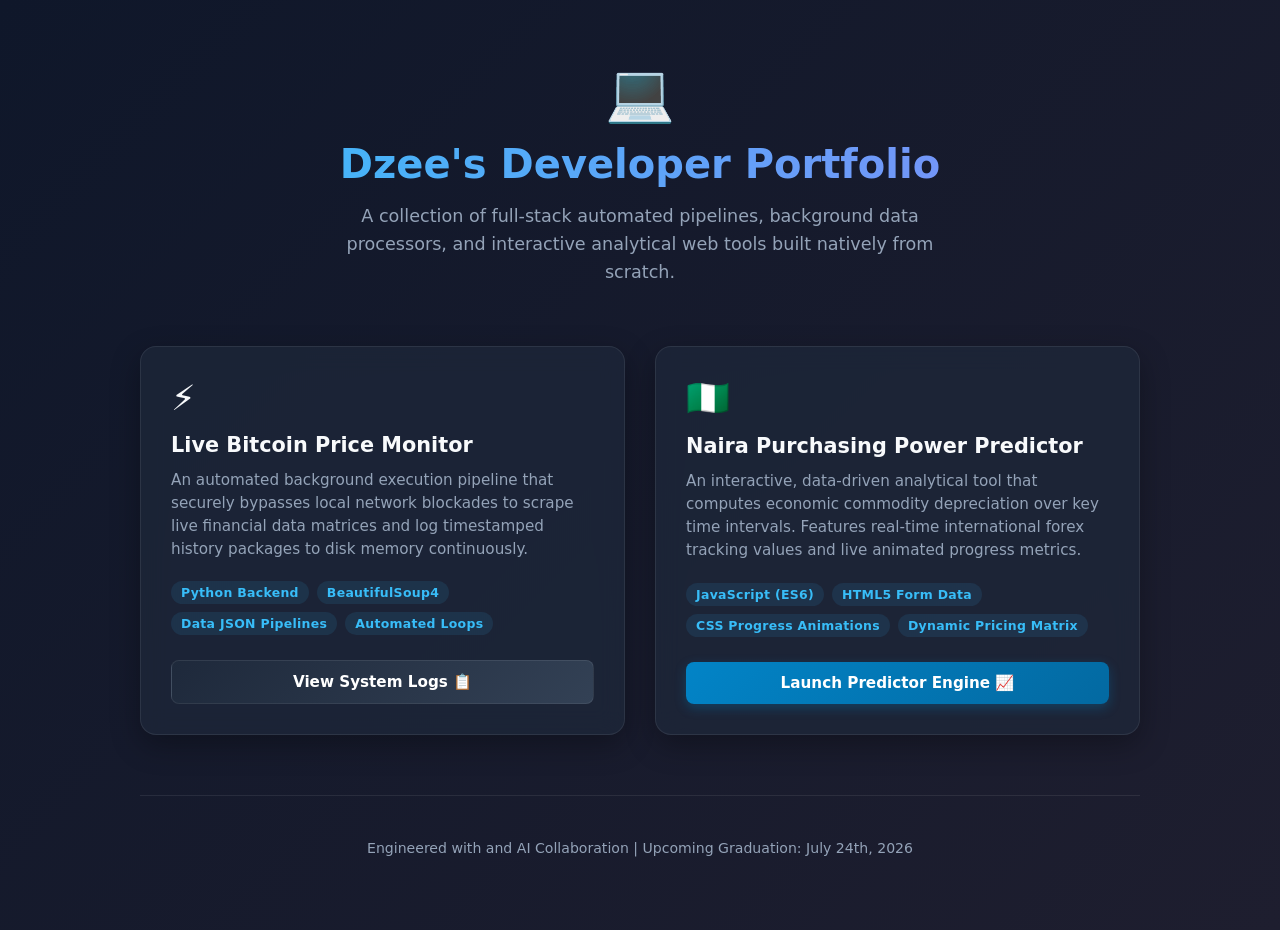
==== index.html @ 6182c1d1 "Add files via upload" ====
<!DOCTYPE html>
<html lang="en">
<head>
    <meta charset="UTF-8">
    <meta name="viewport" content="width=device-width, initial-scale=1.0">
    <title>My Software Engineering Portfolio</title>
    <link rel="stylesheet" href="style.css">
</head>
<body>
    <div class="portfolio-container">
        <!-- Developer Profile Presentation Header Card -->
        <header class="profile-header">
            <div class="avatar-logo">💻</div>
            <h1>Dzee's Developer Portfolio</h1>
            <p>A collection of full-stack automated pipelines, background data processors, and interactive analytical web tools built natively from scratch.</p>
        </header>

        <!-- Dynamic Responsive Projects Showcase Grid Layout -->
        <div class="projects-grid" style="grid-template-columns: repeat(auto-fit, minmax(340px, 1fr));">
            
                        <!-- CARD 1: BITCOIN LIVE REAL-TIME MONITOR -->
            <div class="project-card">
                <div class="card-icon">⚡</div>
                <h3>Live Bitcoin Price Monitor</h3>
                <p>An automated background execution pipeline that securely bypasses local network blockades to scrape live financial data matrices and log timestamped history packages to disk memory continuously.</p>
                <div class="tech-stack">
                    <span>Python Backend</span> <span>BeautifulSoup4</span> <span>Data JSON Pipelines</span> <span>Automated Loops</span>
                </div>
                <!-- Add this link button below to complete the alignment balance -->
                <a href="crypto_log.txt" class="launch-btn" style="background: linear-gradient(135deg, #1e293b 0%, #334155 100%); border: 1px solid var(--border-glow); box-shadow: none;">View System Logs 📋</a>
            </div>


            <!-- CARD 2: NAIRA PURCHASING POWER CALCULATOR ENGINE -->
            <div class="project-card">
                <div class="card-icon">🇳🇬</div>
                <h3>Naira Purchasing Power Predictor</h3>
                <p>An interactive, data-driven analytical tool that computes economic commodity depreciation over key time intervals. Features real-time international forex tracking values and live animated progress metrics.</p>
                <div class="tech-stack">
                    <span>JavaScript (ES6)</span> <span>HTML5 Form Data</span> <span>CSS Progress Animations</span> <span>Dynamic Pricing Matrix</span>
                </div>
                <a href="Naira Predictor/index.html" class="launch-btn">Launch Predictor Engine 📈</a>
            </div>

        </div>

        <footer>
            <p>Engineered with and AI Collaboration | Upcoming Graduation: July 24th, 2026</p>
        </footer>
    </div>
</body>
</html>
---- style.css ----
:root {
    --bg-gradient: linear-gradient(135deg, #0f172a 0%, #1e1e2f 100%);
    --card-bg: rgba(30, 41, 59, 0.7);
    --accent-blue: #38bdf8;
    --text-white: #f8fafc;
    --text-muted: #94a3b8;
    --border-glow: rgba(255, 255, 255, 0.08);
}

body {
    font-family: 'Segoe UI', system-ui, -apple-system, sans-serif;
    background: var(--bg-gradient);
    color: var(--text-white);
    margin: 0;
    padding: 60px 20px;
    min-height: 100vh;
    display: flex;
    justify-content: center;
    box-sizing: border-box;
}

.portfolio-container {
    max-width: 1000px;
    width: 100%;
}

.profile-header {
    text-align: center;
    margin-bottom: 60px;
}

.avatar-logo {
    font-size: 3.5rem;
    margin-bottom: 15px;
    animation: float 3s ease-in-out infinite;
}

@keyframes float {
    0%, 100% { transform: translateY(0); }
    50% { transform: translateY(-10px); }
}

.profile-header h1 {
    font-size: 2.5rem;
    margin: 0 0 15px 0;
    background: linear-gradient(90deg, #38bdf8, #818cf8);
    -webkit-background-clip: text;
        background: linear-gradient(90deg, #38bdf8, #818cf8);
    -webkit-background-clip: text;
    background-clip: text; /* Add this standard line to clear the warning */
    -webkit-text-fill-color: transparent;
    -webkit-text-fill-color: transparent;
}

.profile-header p {
    color: var(--text-muted);
    font-size: 1.1rem;
    max-width: 650px;
    margin: 0 auto;
    line-height: 1.6;
}

/* Projects Card Matrix Layout */
.projects-grid {
    display: grid;
    grid-template-columns: repeat(auto-fit, minmax(300px, 1fr));
    gap: 30px;
    margin-bottom: 60px;
}

.project-card {
    background: var(--card-bg);
    border: 1px solid var(--border-glow);
    border-radius: 16px;
    padding: 30px;
    display: flex;
    flex-direction: column;
    box-shadow: 0 10px 30px rgba(0,0,0,0.3);
    backdrop-filter: blur(12px);
    transition: transform 0.3s, border-color 0.3s;
}

.project-card:hover {
    transform: translateY(-5px);
    border-color: rgba(56, 189, 248, 0.4);
}

.card-icon {
    font-size: 2.2rem;
    margin-bottom: 15px;
}

.project-card h3 {
    margin: 0 0 12px 0;
    font-size: 1.3rem;
    color: var(--text-white);
}

.project-card p {
    color: var(--text-muted);
    font-size: 0.95rem;
    line-height: 1.5;
    margin: 0 0 20px 0;
    flex-grow: 1; /* Pushes the button to the bottom evenly */
}

/* Tech Badges Container Layout */
.tech-stack {
    display: flex;
    flex-wrap: wrap;
    gap: 8px;
    margin-bottom: 25px;
}

.tech-stack span {
    background-color: rgba(56, 189, 248, 0.1);
    color: var(--accent-blue);
    padding: 4px 10px;
    border-radius: 50px;
    font-size: 0.78rem;
    font-weight: 600;
    letter-spacing: 0.3px;
}

/* Interactive Launch Action Button Control Rules */
.launch-btn {
    display: inline-block;
    background: linear-gradient(135deg, #0284c7 0%, #0369a1 100%);
    color: white;
    text-decoration: none;
    text-align: center;
    padding: 12px;
    border-radius: 8px;
    font-weight: 600;
    font-size: 0.95rem;
    transition: opacity 0.2s, transform 0.1s;
    box-shadow: 0 4px 12px rgba(2, 132, 199, 0.3);
}

.launch-btn:hover {
    opacity: 0.9;
}

.launch-btn:active {
    transform: scale(0.98);
}

footer {
    text-align: center;
    color: var(--text-muted);
    font-size: 0.88rem;
    border-top: 1px solid var(--border-glow);
    padding-top: 30px;
}
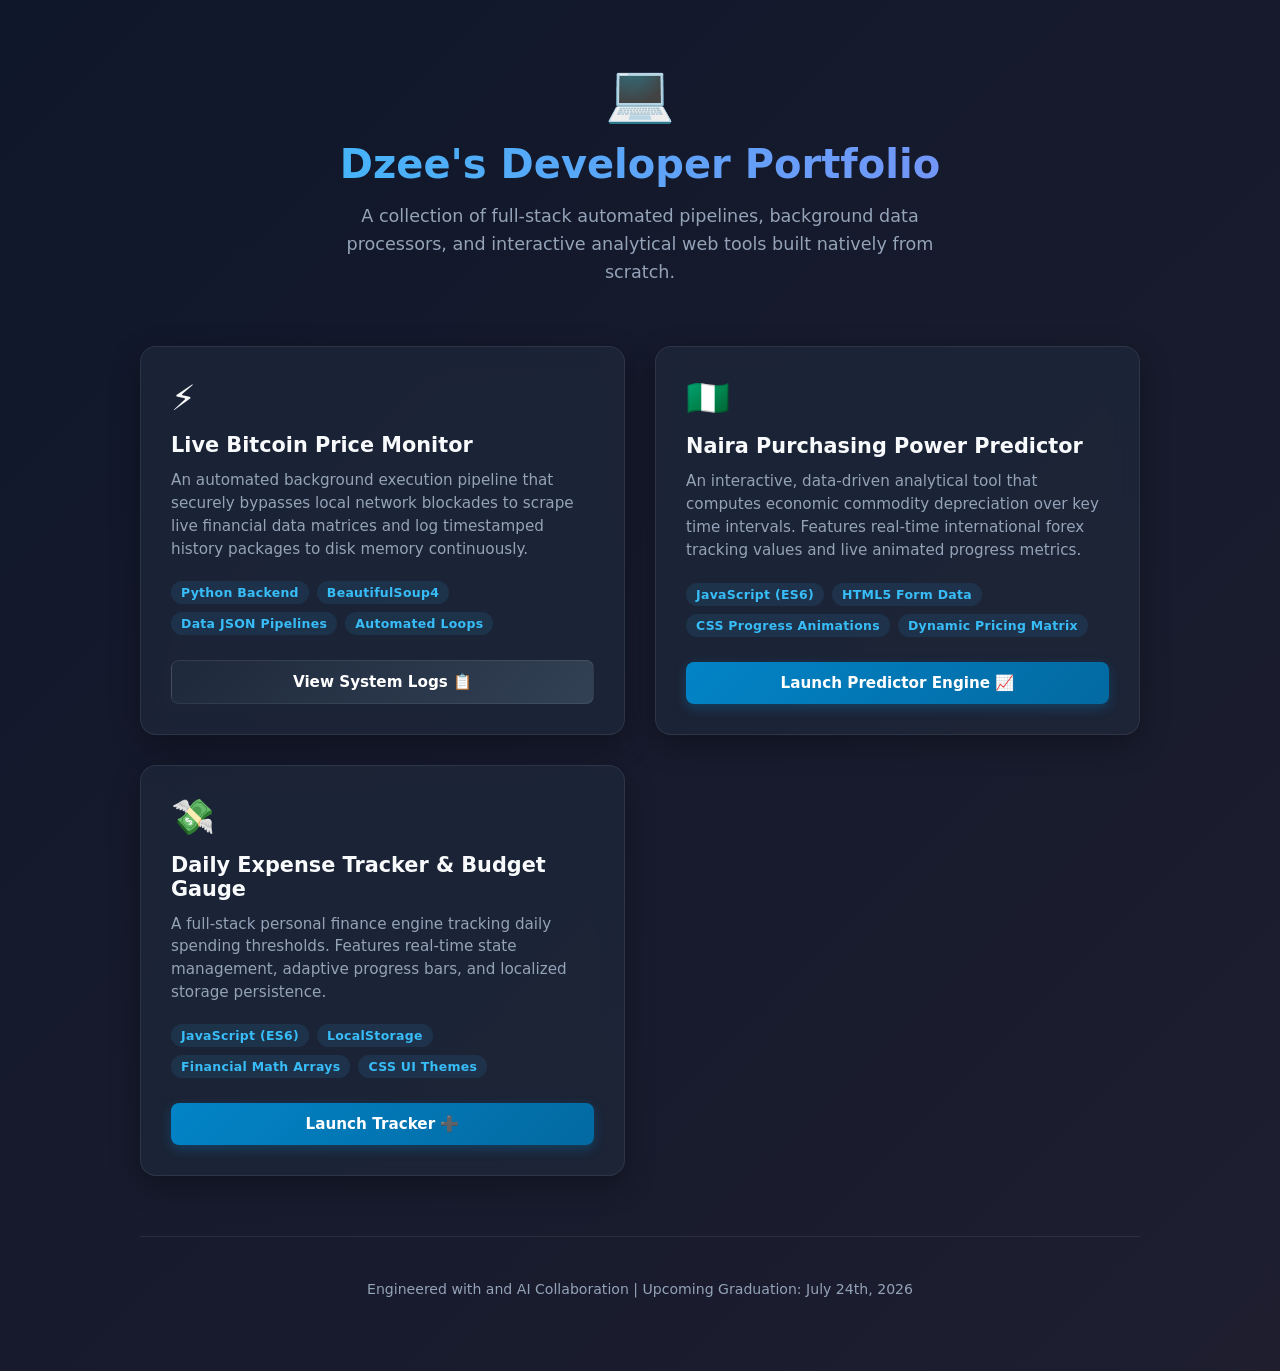
==== commit 5f7a05f8: "Add files via upload" ====
--- a/index.html
+++ b/index.html
@@ -41,6 +41,17 @@
                 </div>
                 <a href="Naira Predictor/index.html" class="launch-btn">Launch Predictor Engine 📈</a>
             </div>
+            
+            <!-- CARD 3: REAL-TIME DAILY EXPENSE TRACKER -->
+            <div class="project-card">
+                <div class="card-icon">💸</div>
+                <h3>Daily Expense Tracker & Budget Gauge</h3>
+                <p>A full-stack personal finance engine tracking daily spending thresholds. Features real-time state management, adaptive progress bars, and localized storage persistence.</p>
+                <div class="tech-stack">
+                    <span>JavaScript (ES6)</span> <span>LocalStorage</span> <span>Financial Math Arrays</span> <span>CSS UI Themes</span>
+                </div>
+                <a href="Expense Tracker/index.html" class="launch-btn" style="background: linear-gradient(135deg, #0284c7 0%, #0369a1 100%);">Launch Tracker ➕</a>
+            </div>
 
         </div>
 
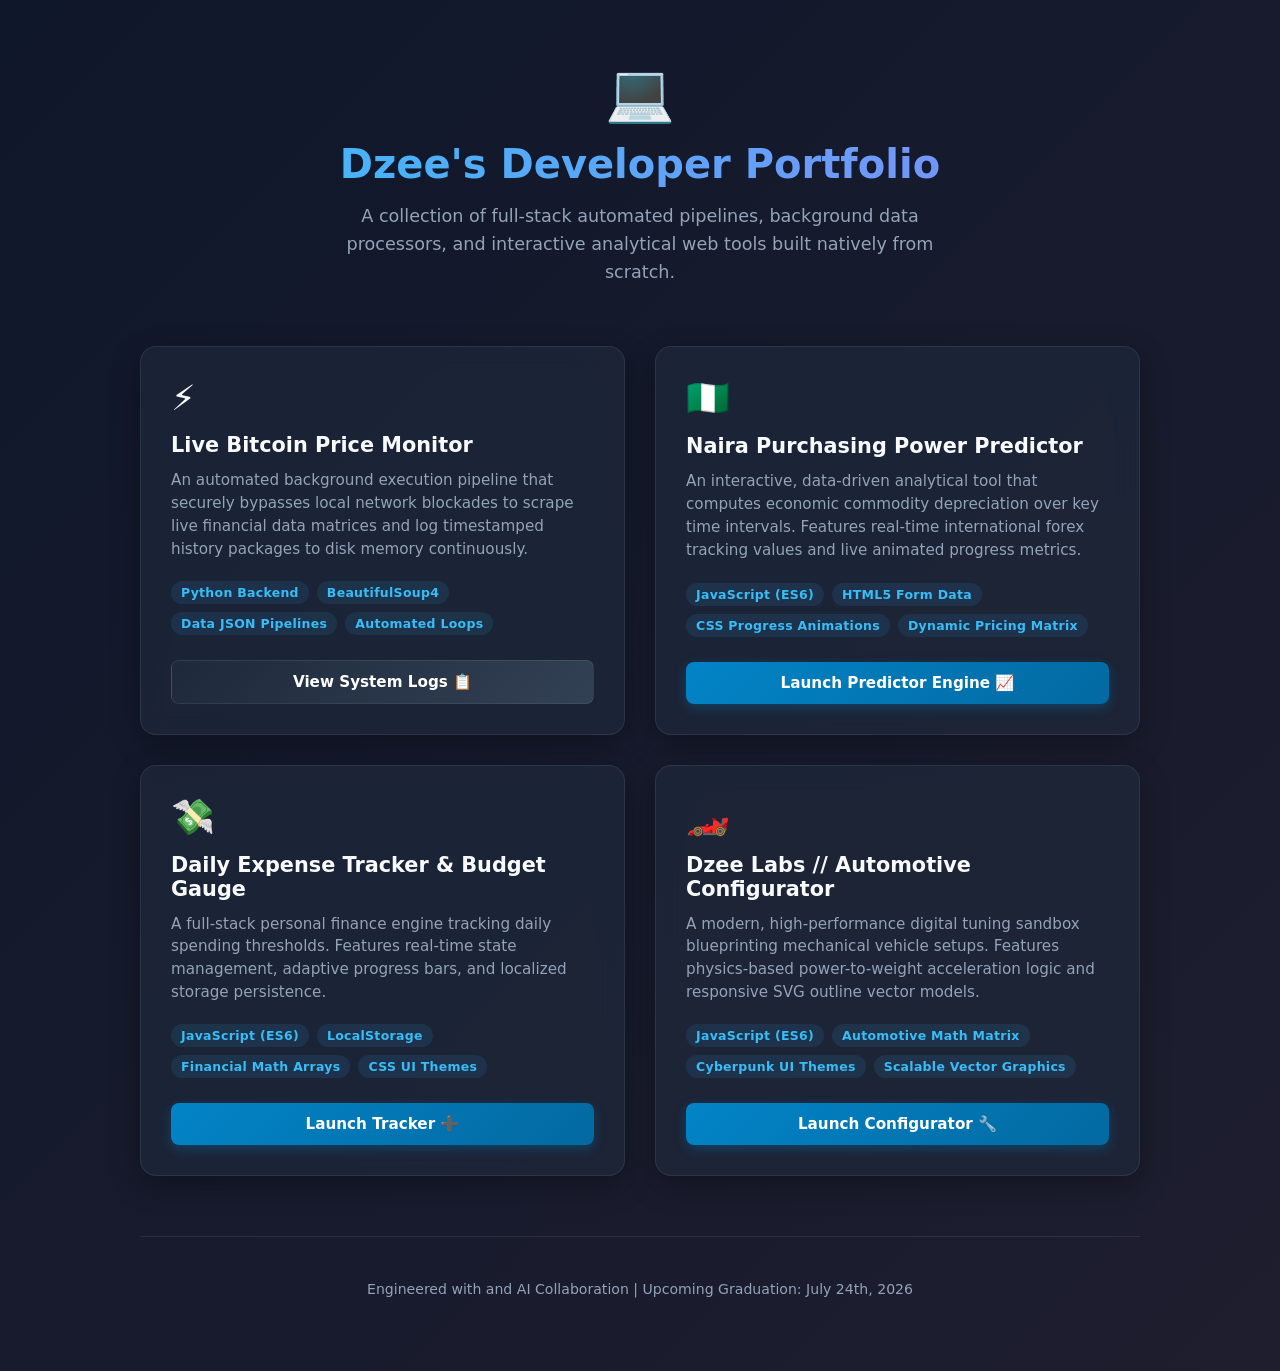
==== commit 5c58a1d4: "Add files via upload" ====
--- a/index.html
+++ b/index.html
@@ -53,6 +53,18 @@
                 <a href="Expense Tracker/index.html" class="launch-btn" style="background: linear-gradient(135deg, #0284c7 0%, #0369a1 100%);">Launch Tracker ➕</a>
             </div>
 
+                        <!-- CARD 3: VIRTUAL AUTOMOTIVE CONFIGURATOR -->
+            <div class="project-card">
+                <div class="card-icon">🏎️</div>
+                <h3>Dzee Labs // Automotive Configurator</h3>
+                <p>A modern, high-performance digital tuning sandbox blueprinting mechanical vehicle setups. Features physics-based power-to-weight acceleration logic and responsive SVG outline vector models.</p>
+                <div class="tech-stack">
+                    <span>JavaScript (ES6)</span> <span>Automotive Math Matrix</span> <span>Cyberpunk UI Themes</span> <span>Scalable Vector Graphics</span>
+                </div>
+                <a href="Car Tuner/index.html" class="launch-btn" style="background: linear-gradient(135deg, #0284c7 0%, #0369a1 100%);">Launch Configurator 🔧</a>
+            </div>
+
+
         </div>
 
         <footer>
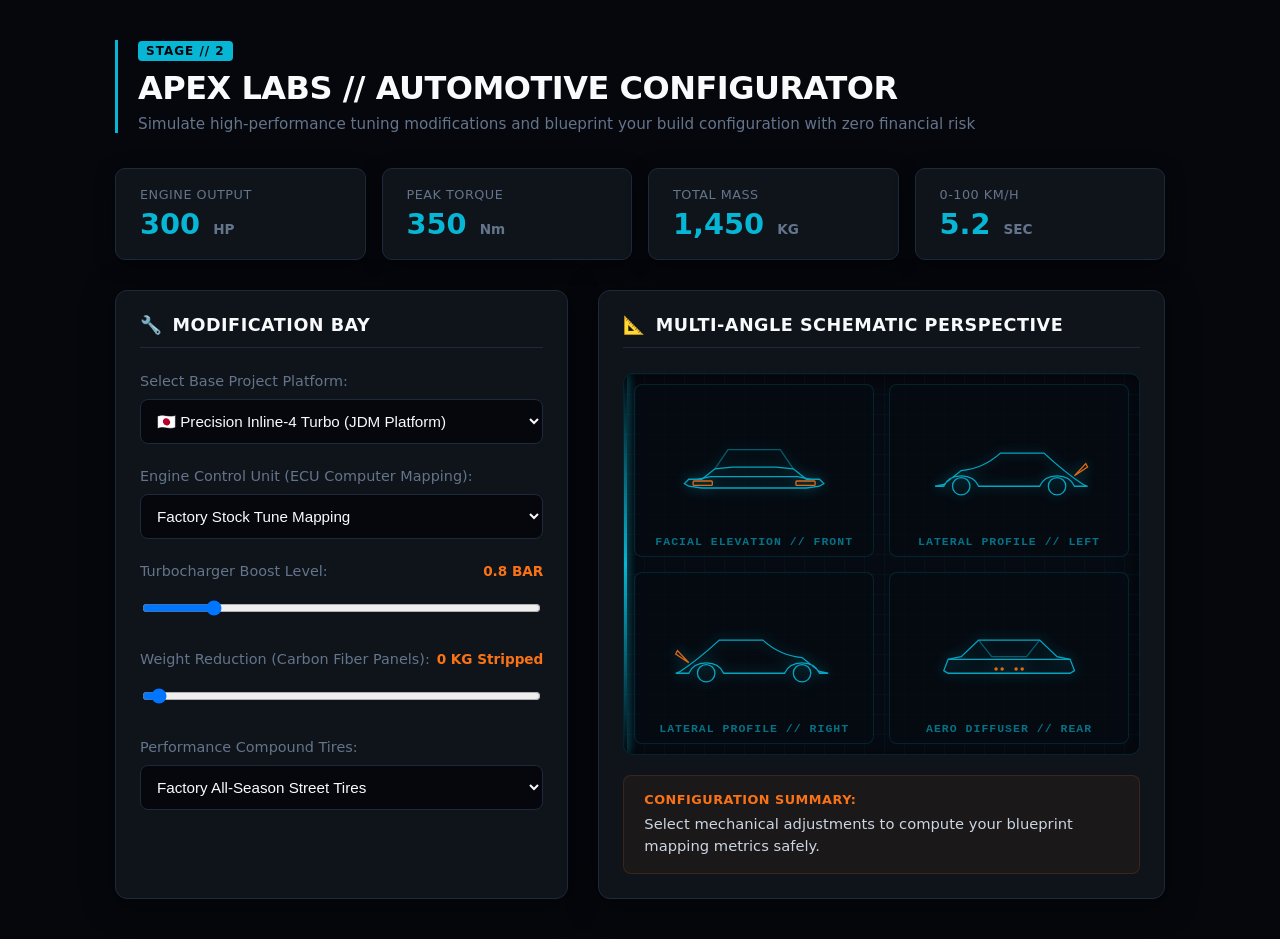
==== commit 59cdd671: "Add files via upload" ====
--- a/index.html
+++ b/index.html
@@ -3,73 +3,154 @@
 <head>
     <meta charset="UTF-8">
     <meta name="viewport" content="width=device-width, initial-scale=1.0">
-    <title>My Software Engineering Portfolio</title>
+    <title>Apex Labs // Virtual Car Tuner</title>
     <link rel="stylesheet" href="style.css">
 </head>
 <body>
-    <div class="portfolio-container">
-        <!-- Developer Profile Presentation Header Card -->
-        <header class="profile-header">
-            <div class="avatar-logo">💻</div>
-            <h1>Dzee's Developer Portfolio</h1>
-            <p>A collection of full-stack automated pipelines, background data processors, and interactive analytical web tools built natively from scratch.</p>
+    <div class="garage-wrapper">
+        <header>
+            <div class="logo-badge">STAGE // 2</div>
+            <h1>APEX LABS // AUTOMOTIVE CONFIGURATOR</h1>
+            <p>Simulate high-performance tuning modifications and blueprint your build configuration with zero financial risk</p>
         </header>
 
-        <!-- Dynamic Responsive Projects Showcase Grid Layout -->
-        <div class="projects-grid" style="grid-template-columns: repeat(auto-fit, minmax(340px, 1fr));">
-            
-                        <!-- CARD 1: BITCOIN LIVE REAL-TIME MONITOR -->
-            <div class="project-card">
-                <div class="card-icon">⚡</div>
-                <h3>Live Bitcoin Price Monitor</h3>
-                <p>An automated background execution pipeline that securely bypasses local network blockades to scrape live financial data matrices and log timestamped history packages to disk memory continuously.</p>
-                <div class="tech-stack">
-                    <span>Python Backend</span> <span>BeautifulSoup4</span> <span>Data JSON Pipelines</span> <span>Automated Loops</span>
+        <!-- Live Telemetry Stats Dashboard Row Tracker -->
+        <div class="telemetry-panel">
+            <div class="stat-node">
+                <span class="stat-title">Engine Output</span>
+                <div class="stat-value"><span id="stat-hp">300</span> <small>HP</small></div>
+            </div>
+            <div class="stat-node">
+                <span class="stat-title">Peak Torque</span>
+                <div class="stat-value"><span id="stat-tq">350</span> <small>Nm</small></div>
+            </div>
+            <div class="stat-node">
+                <span class="stat-title">Total Mass</span>
+                <div class="stat-value"><span id="stat-wt">1,450</span> <small>KG</small></div>
+            </div>
+            <div class="stat-node">
+                <span class="stat-title">0-100 KM/H</span>
+                <div class="stat-value" style="color: #06b6d4;"><span id="stat-acc">5.2</span> <small>SEC</small></div>
+            </div>
+        </div>
+
+        <div class="workspace-grid">
+            <!-- Left Panel Column: Tuning Bay Controls Matrix -->
+            <div class="control-panel flex-column">
+                <h2><span class="panel-icon">🔧</span> MODIFICATION BAY</h2>
+                
+                <div class="tuning-group">
+                    <label for="chassis-select">Select Base Project Platform:</label>
+                    <select id="chassis-select">
+                        <option value="jdm">🇯🇵 Precision Inline-4 Turbo (JDM Platform)</option>
+                        <option value="euro">🇩🇪 Twin-Turbo V6 Euro Muscle (Euro Platform)</option>
+                        <option value="usdm">🇺🇸 Naturally Aspirated V8 Block (USDM Platform)</option>
+                    </select>
                 </div>
-                <!-- Add this link button below to complete the alignment balance -->
-                <a href="crypto_log.txt" class="launch-btn" style="background: linear-gradient(135deg, #1e293b 0%, #334155 100%); border: 1px solid var(--border-glow); box-shadow: none;">View System Logs 📋</a>
+
+                <div class="tuning-group">
+                    <label for="ecu-select">Engine Control Unit (ECU Computer Mapping):</label>
+                    <select id="ecu-select">
+                        <option value="stock">Factory Stock Tune Mapping</option>
+                        <option value="stage1">Stage 1 Flash Performance Map (+15% HP)</option>
+                        <option value="stage2">Stage 2 Custom Dyno Calibration (+35% HP)</option>
+                    </select>
+                </div>
+
+                <div class="tuning-group">
+                    <div class="slider-header">
+                        <label for="boost-slider">Turbocharger Boost Level:</label>
+                        <span class="slider-readout" id="boost-readout">0.8 BAR</span>
+                    </div>
+                    <input type="range" id="boost-slider" min="0.5" max="2.5" step="0.1" value="0.8">
+                </div>
+
+                <div class="tuning-group">
+                    <div class="slider-header">
+                        <label for="weight-slider">Weight Reduction (Carbon Fiber Panels):</label>
+                        <span class="slider-readout" id="weight-readout">0 KG Stripped</span>
+                    </div>
+                    <input type="range" id="weight-slider" min="0" max="300" step="10" value="0">
+                </div>
+
+                <div class="tuning-group">
+                    <label for="tire-select">Performance Compound Tires:</label>
+                    <select id="tire-select">
+                        <option value="street">Factory All-Season Street Tires</option>
+                        <option value="sport">Semi-Slick Sport Compounds (Improves Launch)</option>
+                        <option value="track">Full Track Slicks (Maximum Traction)</option>
+                    </select>
+                </div>
             </div>
 
+            <!-- Right Panel Column: Interactive Blueprint Render Visualizer Canvas Window -->
+            <div class="render-panel flex-column">
+                <h2><span class="panel-icon">📐</span> MULTI-ANGLE SCHEMATIC PERSPECTIVE</h2>
+                <div class="blueprint-canvas-box" style="height: 380px;">
+                    
+                    <div class="blueprint-quad-matrix">
+                        
+                        <!-- QUADRANT 1: FRONT PROFILE -->
+                        <div class="quadrant-card">
+                            <svg class="car-blueprint-render" viewBox="0 0 200 100" xmlns="http://w3.org" stroke="#06b6d4" fill="none" stroke-width="1.5">
+                                <path d="M40,70 L25,68 L20,65 L25,60 L40,60 L55,48 L75,46 L125,46 L145,48 L160,60 L175,60 L180,65 L175,68 L160,70 Z" />
+                                <path d="M55,48 L70,26 L130,26 L145,48 M70,26 L130,26" opacity="0.5" />
+                                <path d="M35,60 L50,57 L150,57 L165,60" />
+                                <rect x="30" y="62" width="22" height="5" rx="1" stroke="#f97316" />
+                                <rect x="148" y="62" width="22" height="5" rx="1" stroke="#f97316" />
+                            </svg>
+                            <span class="quad-label">FACIAL ELEVATION // FRONT</span>
+                        </div>
 
-            <!-- CARD 2: NAIRA PURCHASING POWER CALCULATOR ENGINE -->
-            <div class="project-card">
-                <div class="card-icon">🇳🇬</div>
-                <h3>Naira Purchasing Power Predictor</h3>
-                <p>An interactive, data-driven analytical tool that computes economic commodity depreciation over key time intervals. Features real-time international forex tracking values and live animated progress metrics.</p>
-                <div class="tech-stack">
-                    <span>JavaScript (ES6)</span> <span>HTML5 Form Data</span> <span>CSS Progress Animations</span> <span>Dynamic Pricing Matrix</span>
+                        <!-- QUADRANT 2: SIDE PROFILE LEFT -->
+                        <div class="quadrant-card">
+                            <svg class="car-blueprint-render" viewBox="0 0 200 100" xmlns="http://w3.org" stroke="#06b6d4" fill="none" stroke-width="1.5">
+                                <path d="M15,68 L25,66 L45,50 Q70,48 90,30 L140,30 Q165,53 185,66 L190,68 L175,68 Q170,56 155,56 Q140,56 135,68 L65,68 Q60,56 45,56 Q30,56 25,68 Z" />
+                                <circle cx="45" cy="68" r="10" />
+                                <circle cx="155" cy="68" r="10" />
+                                <path d="M175,56 L190,46 L188,42 Z" stroke="#f97316" />
+                            </svg>
+                            <span class="quad-label">LATERAL PROFILE // LEFT</span>
+                        </div>
+
+                        <!-- QUADRANT 3: SIDE PROFILE RIGHT -->
+                        <div class="quadrant-card">
+                            <svg class="car-blueprint-render" viewBox="0 0 200 100" xmlns="http://w3.org" stroke="#06b6d4" fill="none" stroke-width="1.5">
+                                <path d="M185,68 L175,66 L155,50 Q130,48 110,30 L60,30 Q35,53 15,66 L10,68 L25,68 Q30,56 45,56 Q60,56 65,68 L135,68 Q140,56 155,56 Q170,56 175,68 Z" />
+                                <circle cx="155" cy="68" r="10" />
+                                <circle cx="45" cy="68" r="10" />
+                                <path d="M25,56 L10,46 L12,42 Z" stroke="#f97316" />
+                            </svg>
+                            <span class="quad-label">LATERAL PROFILE // RIGHT</span>
+                        </div>
+
+                        <!-- QUADRANT 4: REAR PROFILE -->
+                        <div class="quadrant-card">
+                            <svg class="car-blueprint-render" viewBox="0 0 200 100" xmlns="http://w3.org" stroke="#06b6d4" fill="none" stroke-width="1.5">
+                                <path d="M40,68 L30,68 L25,65 L30,52 L45,49 L65,30 L135,30 L155,49 L170,52 L175,65 L170,68 L160,68 Z" />
+                                <path d="M65,30 L80,49 L120,49 L135,30" opacity="0.5" />
+                                <path d="M30,52 L170,52" />
+                                <circle cx="85" cy="63" r="2" fill="#f97316" stroke="none" />
+                                <circle cx="92" cy="63" r="2" fill="#f97316" stroke="none" />
+                                <circle cx="108" cy="63" r="2" fill="#f97316" stroke="none" />
+                                <circle cx="115" cy="63" r="2" fill="#f97316" stroke="none" />
+                            </svg>
+                            <span class="quad-label">AERO DIFFUSER // REAR</span>
+                        </div>
+                        
+                    </div>
+
+                    <div class="scanner-line"></div>
+                    <div class="blueprint-grid-lines"></div>
                 </div>
-                <a href="Naira Predictor/index.html" class="launch-btn">Launch Predictor Engine 📈</a>
+                <div class="build-summary-card">
+                    <h3>CONFIGURATION SUMMARY:</h3>
+                    <p id="summary-text">Select mechanical adjustments to compute your blueprint mapping metrics safely.</p>
+                </div>
             </div>
-            
-            <!-- CARD 3: REAL-TIME DAILY EXPENSE TRACKER -->
-            <div class="project-card">
-                <div class="card-icon">💸</div>
-                <h3>Daily Expense Tracker & Budget Gauge</h3>
-                <p>A full-stack personal finance engine tracking daily spending thresholds. Features real-time state management, adaptive progress bars, and localized storage persistence.</p>
-                <div class="tech-stack">
-                    <span>JavaScript (ES6)</span> <span>LocalStorage</span> <span>Financial Math Arrays</span> <span>CSS UI Themes</span>
-                </div>
-                <a href="Expense Tracker/index.html" class="launch-btn" style="background: linear-gradient(135deg, #0284c7 0%, #0369a1 100%);">Launch Tracker ➕</a>
-            </div>
+        </div>
+    </div>
 
-                        <!-- CARD 3: VIRTUAL AUTOMOTIVE CONFIGURATOR -->
-            <div class="project-card">
-                <div class="card-icon">🏎️</div>
-                <h3>Dzee Labs // Automotive Configurator</h3>
-                <p>A modern, high-performance digital tuning sandbox blueprinting mechanical vehicle setups. Features physics-based power-to-weight acceleration logic and responsive SVG outline vector models.</p>
-                <div class="tech-stack">
-                    <span>JavaScript (ES6)</span> <span>Automotive Math Matrix</span> <span>Cyberpunk UI Themes</span> <span>Scalable Vector Graphics</span>
-                </div>
-                <a href="Car Tuner/index.html" class="launch-btn" style="background: linear-gradient(135deg, #0284c7 0%, #0369a1 100%);">Launch Configurator 🔧</a>
-            </div>
-
-
-        </div>
-
-        <footer>
-            <p>Engineered with and AI Collaboration | Upcoming Graduation: July 24th, 2026</p>
-        </footer>
-    </div>
+    <script src="app.js"></script>
 </body>
 </html>
--- a/style.css
+++ b/style.css
@@ -1,154 +1,320 @@
 :root {
-    --bg-gradient: linear-gradient(135deg, #0f172a 0%, #1e1e2f 100%);
-    --card-bg: rgba(30, 41, 59, 0.7);
-    --accent-blue: #38bdf8;
+    --bg-obsidian: #05070c;
+    --panel-charcoal: #0f131a;
+    --neon-cyan: #06b6d4;
+    --neon-orange: #f97316;
     --text-white: #f8fafc;
-    --text-muted: #94a3b8;
-    --border-glow: rgba(255, 255, 255, 0.08);
+    --text-dim: #64748b;
+    --border-alloy: #1e293b;
 }
 
 body {
-    font-family: 'Segoe UI', system-ui, -apple-system, sans-serif;
-    background: var(--bg-gradient);
+    font-family: 'SF Pro Display', system-ui, -apple-system, sans-serif;
+    background-color: var(--bg-obsidian);
     color: var(--text-white);
     margin: 0;
-    padding: 60px 20px;
-    min-height: 100vh;
+    padding: 40px 20px;
     display: flex;
     justify-content: center;
-    box-sizing: border-box;
-}
-
-.portfolio-container {
-    max-width: 1000px;
+}
+
+.garage-wrapper {
+    max-width: 1050px;
     width: 100%;
 }
 
-.profile-header {
-    text-align: center;
-    margin-bottom: 60px;
-}
-
-.avatar-logo {
-    font-size: 3.5rem;
-    margin-bottom: 15px;
-    animation: float 3s ease-in-out infinite;
-}
-
-@keyframes float {
-    0%, 100% { transform: translateY(0); }
-    50% { transform: translateY(-10px); }
-}
-
-.profile-header h1 {
-    font-size: 2.5rem;
-    margin: 0 0 15px 0;
-    background: linear-gradient(90deg, #38bdf8, #818cf8);
-    -webkit-background-clip: text;
-        background: linear-gradient(90deg, #38bdf8, #818cf8);
-    -webkit-background-clip: text;
-    background-clip: text; /* Add this standard line to clear the warning */
-    -webkit-text-fill-color: transparent;
-    -webkit-text-fill-color: transparent;
-}
-
-.profile-header p {
-    color: var(--text-muted);
+header {
+    margin-bottom: 35px;
+    border-left: 3px solid var(--neon-cyan);
+    padding-left: 20px;
+}
+
+.logo-badge {
+    background-color: var(--neon-cyan);
+    color: var(--bg-obsidian);
+    display: inline-block;
+    padding: 3px 8px;
+    font-size: 0.75rem;
+    font-weight: 800;
+    border-radius: 4px;
+    letter-spacing: 1px;
+    margin-bottom: 8px;
+}
+
+header h1 {
+    font-size: 2rem;
+    margin: 0 0 8px 0;
+    letter-spacing: -0.5px;
+}
+
+header p {
+    color: var(--text-dim);
+    margin: 0;
+    font-size: 0.95rem;
+}
+
+/* Telemetry Dashboard Stats Node Strip Banner Row CSS Layout Rules */
+.telemetry-panel {
+    display: grid;
+    grid-template-columns: repeat(auto-fit, minmax(200px, 1fr));
+    gap: 16px;
+    margin-bottom: 30px;
+}
+
+.stat-node {
+    background-color: var(--panel-charcoal);
+    border: 1px solid var(--border-alloy);
+    padding: 18px 24px;
+    border-radius: 10px;
+    box-shadow: 0 4px 20px rgba(0,0,0,0.4);
+}
+
+.stat-title {
+    font-size: 0.8rem;
+    color: var(--text-dim);
+    text-transform: uppercase;
+    letter-spacing: 0.5px;
+    display: block;
+    margin-bottom: 5px;
+}
+
+.stat-value {
+    font-size: 1.8rem;
+    font-weight: 700;
+    color: var(--neon-cyan);
+}
+
+.stat-value small {
+    font-size: 0.85rem;
+    color: var(--text-dim);
+    margin-left: 3px;
+}
+
+/* Main Workspace Core Split Interface Panels Layout */
+.workspace-grid {
+    display: grid;
+    grid-template-columns: 1fr 1.25fr;
+    gap: 30px;
+}
+
+@media(max-width: 800px) {
+    .workspace-grid { grid-template-columns: 1fr; }
+}
+
+.flex-column {
+    display: flex;
+    flex-direction: column;
+}
+
+.control-panel, .render-panel {
+    background-color: var(--panel-charcoal);
+    border: 1px solid var(--border-alloy);
+    padding: 24px;
+    border-radius: 12px;
+    box-shadow: 0 4px 30px rgba(0,0,0,0.5);
+}
+
+h2 {
     font-size: 1.1rem;
-    max-width: 650px;
-    margin: 0 auto;
-    line-height: 1.6;
-}
-
-/* Projects Card Matrix Layout */
-.projects-grid {
-    display: grid;
-    grid-template-columns: repeat(auto-fit, minmax(300px, 1fr));
-    gap: 30px;
-    margin-bottom: 60px;
-}
-
-.project-card {
-    background: var(--card-bg);
-    border: 1px solid var(--border-glow);
-    border-radius: 16px;
-    padding: 30px;
+    letter-spacing: 0.5px;
+    color: var(--text-white);
+    margin: 0 0 25px 0;
+    display: flex;
+    align-items: center;
+    gap: 10px;
+    border-bottom: 1px solid var(--border-alloy);
+    padding-bottom: 12px;
+}
+
+.panel-icon { color: var(--neon-cyan); }
+
+.tuning-group {
     display: flex;
     flex-direction: column;
-    box-shadow: 0 10px 30px rgba(0,0,0,0.3);
-    backdrop-filter: blur(12px);
-    transition: transform 0.3s, border-color 0.3s;
-}
-
-.project-card:hover {
-    transform: translateY(-5px);
-    border-color: rgba(56, 189, 248, 0.4);
-}
-
-.card-icon {
-    font-size: 2.2rem;
-    margin-bottom: 15px;
-}
-
-.project-card h3 {
-    margin: 0 0 12px 0;
-    font-size: 1.3rem;
-    color: var(--text-white);
-}
-
-.project-card p {
-    color: var(--text-muted);
-    font-size: 0.95rem;
-    line-height: 1.5;
-    margin: 0 0 20px 0;
-    flex-grow: 1; /* Pushes the button to the bottom evenly */
-}
-
-/* Tech Badges Container Layout */
-.tech-stack {
-    display: flex;
-    flex-wrap: wrap;
-    gap: 8px;
-    margin-bottom: 25px;
-}
-
-.tech-stack span {
-    background-color: rgba(56, 189, 248, 0.1);
-    color: var(--accent-blue);
-    padding: 4px 10px;
-    border-radius: 50px;
-    font-size: 0.78rem;
-    font-weight: 600;
-    letter-spacing: 0.3px;
-}
-
-/* Interactive Launch Action Button Control Rules */
-.launch-btn {
-    display: inline-block;
-    background: linear-gradient(135deg, #0284c7 0%, #0369a1 100%);
-    color: white;
-    text-decoration: none;
-    text-align: center;
+    gap: 10px;
+    margin-bottom: 24px;
+}
+
+label {
+    font-size: 0.9rem;
+    color: var(--text-dim);
+    font-weight: 500;
+}
+
+select, input[type="range"] {
+    background-color: #05070c;
+    border: 1px solid var(--border-alloy);
     padding: 12px;
     border-radius: 8px;
-    font-weight: 600;
+    color: var(--text-white);
     font-size: 0.95rem;
-    transition: opacity 0.2s, transform 0.1s;
-    box-shadow: 0 4px 12px rgba(2, 132, 199, 0.3);
-}
-
-.launch-btn:hover {
+    outline: none;
+}
+
+select:focus { border-color: var(--neon-cyan); }
+
+.slider-header {
+    display: flex;
+    justify-content: space-between;
+    align-items: center;
+}
+
+.slider-readout {
+    font-size: 0.85rem;
+    color: var(--neon-orange);
+    font-weight: bold;
+}
+
+/* Range Input Slider Styling Adjustments Layout Rules Override */
+input[type="range"] {
+    padding: 8px;
+    cursor: pointer;
+}
+
+/* Schematic Cyber-Garage Canvas Simulator Vector Container Panel Styles */
+.blueprint-canvas-box {
+    background-color: #060a12;
+    border: 1px solid rgba(6, 182, 212, 0.15);
+    height: 250px;
+    border-radius: 10px;
+    position: relative;
+    overflow: hidden;
+    display: flex;
+    justify-content: center;
+    align-items: center;
+    margin-bottom: 20px;
+    box-shadow: inset 0 4px 20px rgba(0,0,0,0.6);
+}
+
+.blueprint-grid-lines {
+    position: absolute;
+    width: 100%;
+    height: 100%;
+    background-image: 
+        linear-gradient(rgba(6, 182, 212, 0.04) 1px, transparent 1px),
+        linear-gradient(90deg, rgba(6, 182, 212, 0.04) 1px, transparent 1px);
+    background-size: 20px 20px;
+    z-index: 1;
+}
+
+.car-blueprint-svg {
+    position: absolute;
+    width: 95%; /* Expanded width for multi-quadrant scannability */
+    height: 90%;
+    z-index: 5;
+    filter: drop-shadow(0 0 6px rgba(6, 182, 212, 0.4));
+    transition: transform 0.25s cubic-bezier(0.25, 1, 0.5, 1);
+}
+
+
+.car-blueprint-svg.active {
+    display: block;
+}
+
+#svg-jdm {
+    filter: drop-shadow(0 0 12px rgba(6, 182, 212, 0.6));
+}
+
+
+/* Neon Blueprint Glow Rings Simulation Elements Layout Shapes Rules */
+.wireframe-ring {
+    position: absolute;
+    border: 2px dashed rgba(6, 182, 212, 0.3);
+    border-radius: 50%;
+    width: 80px;
+    height: 80px;
+    z-index: 2;
+    animation: rotateRing 12s linear infinite;
+    display: none; /* Activated dynamically through specific tuning changes codes */
+}
+
+@keyframes rotateRing {
+    100% { transform: rotate(360deg); }
+}
+
+.build-summary-card {
+    background-color: rgba(249, 115, 22, 0.05);
+    border: 1px solid rgba(249, 115, 22, 0.15);
+    padding: 16px 20px;
+    border-radius: 8px;
+}
+
+.build-summary-card h3 {
+    margin: 0 0 6px 0;
+    font-size: 0.8rem;
+    color: var(--neon-orange);
+    letter-spacing: 0.5px;
+}
+
+.build-summary-card p {
+    margin: 0;
+    font-size: 0.92rem;
+    color: #cbd5e1;
+    line-height: 1.5;
+}
+
+/* Premium Quad Matrix Blueprint Layout Configuration */
+.blueprint-quad-matrix {
+    display: grid;
+    grid-template-columns: 1fr 1fr;
+    grid-template-rows: 1fr 1fr;
+    gap: 15px;
+    width: 100%;
+    height: 100%;
+    position: relative;
+    z-index: 5;
+    box-sizing: border-box;
+    padding: 10px;
+}
+
+.quadrant-card {
+    background: rgba(6, 10, 18, 0.7);
+    border: 1px solid rgba(6, 182, 212, 0.15);
+    border-radius: 8px;
+    display: flex;
+    flex-direction: column;
+    justify-content: center;
+    align-items: center;
+    position: relative;
+    padding: 10px;
+    overflow: hidden;
+}
+
+.quad-label {
+    position: absolute;
+    bottom: 8px;
+    font-size: 0.72rem;
+    font-weight: 700;
+    color: rgba(6, 182, 212, 0.6);
+    letter-spacing: 1px;
+    font-family: monospace;
+}
+
+/* High-Definition High-Accuracy Car Silhouettes */
+.car-blueprint-render {
+    width: 80%;
+    height: auto;
+    max-height: 90px;
+    filter: drop-shadow(0 0 6px rgba(6, 182, 212, 0.6));
     opacity: 0.9;
-}
-
-.launch-btn:active {
-    transform: scale(0.98);
-}
-
-footer {
-    text-align: center;
-    color: var(--text-muted);
-    font-size: 0.88rem;
-    border-top: 1px solid var(--border-glow);
-    padding-top: 30px;
-}
+    transition: transform 0.25s cubic-bezier(0.4, 0, 0.2, 1);
+}
+
+/* Dynamic scanning laser row bar */
+.scanner-line {
+    position: absolute;
+    top: 0;
+    left: 0;
+    width: 3px;
+    height: 100%;
+    background: linear-gradient(180deg, transparent, var(--neon-cyan), transparent);
+    box-shadow: 0 0 10px var(--neon-cyan);
+    z-index: 8;
+    animation: sweepScanner 4s ease-in-out infinite;
+}
+
+@keyframes sweepScanner {
+    0% { left: 5%; }
+    50% { left: 95%; }
+    100% { left: 5%; }
+}
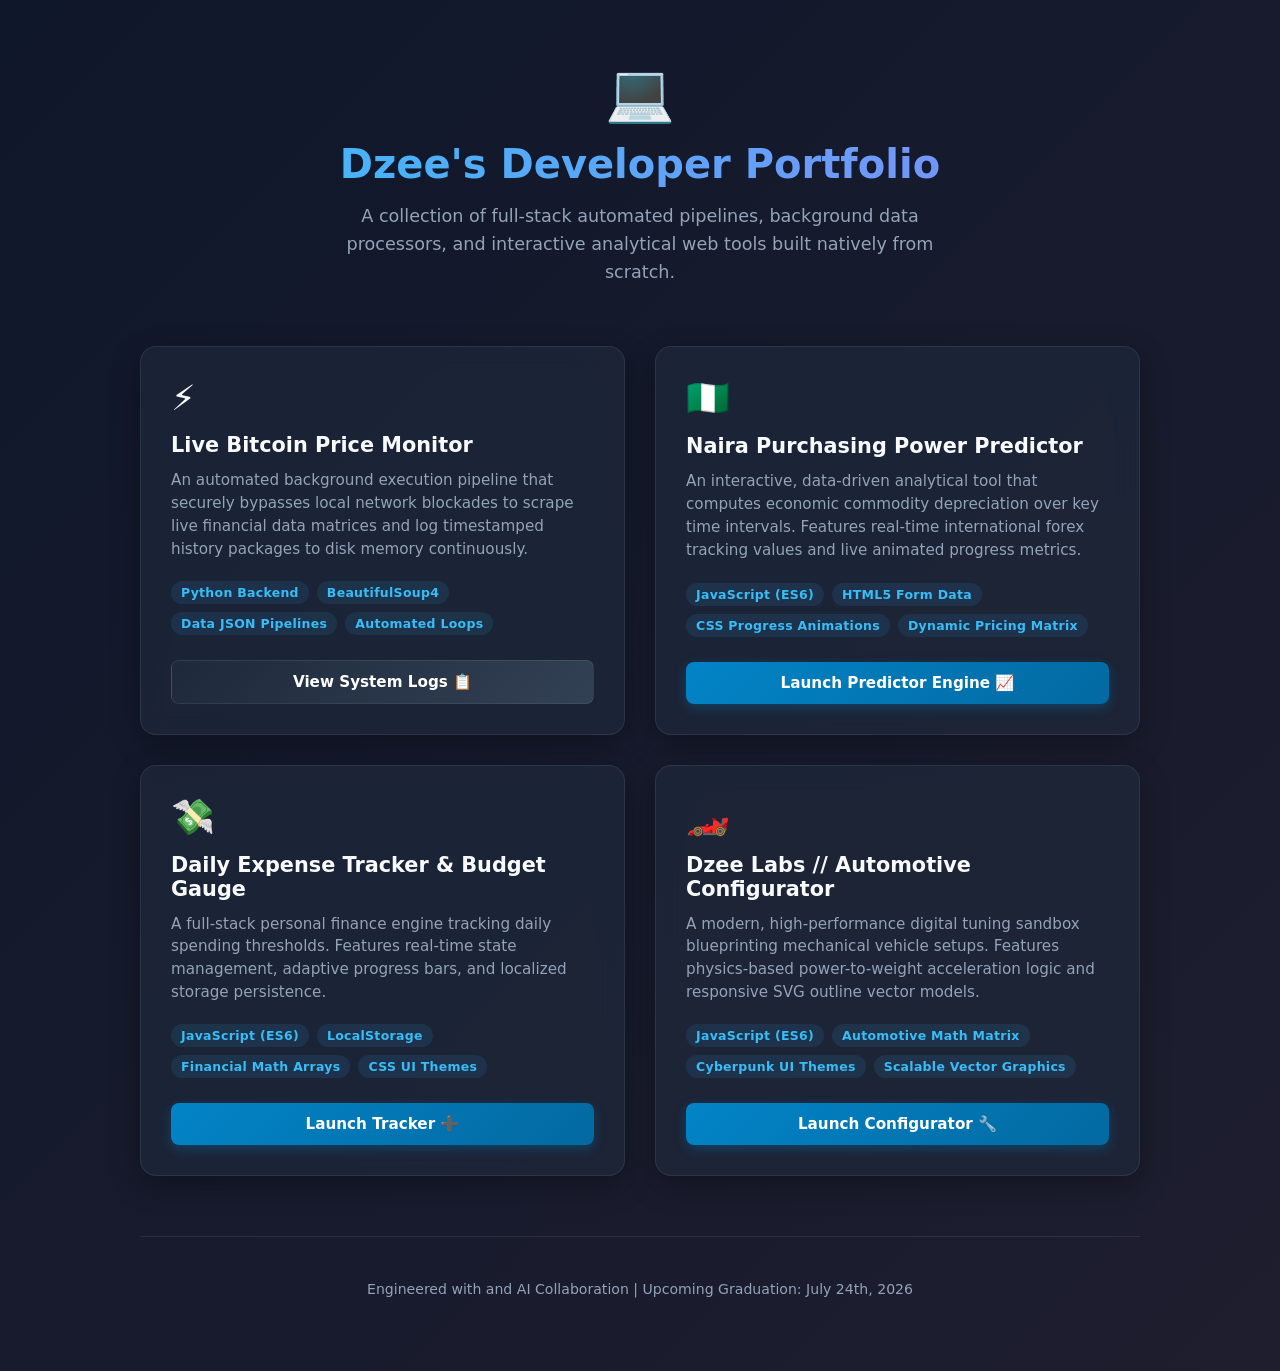
==== commit cb07c739: "Add files via upload" ====
--- a/index.html
+++ b/index.html
@@ -3,154 +3,73 @@
 <head>
     <meta charset="UTF-8">
     <meta name="viewport" content="width=device-width, initial-scale=1.0">
-    <title>Apex Labs // Virtual Car Tuner</title>
+    <title>My Software Engineering Portfolio</title>
     <link rel="stylesheet" href="style.css">
 </head>
 <body>
-    <div class="garage-wrapper">
-        <header>
-            <div class="logo-badge">STAGE // 2</div>
-            <h1>APEX LABS // AUTOMOTIVE CONFIGURATOR</h1>
-            <p>Simulate high-performance tuning modifications and blueprint your build configuration with zero financial risk</p>
+    <div class="portfolio-container">
+        <!-- Developer Profile Presentation Header Card -->
+        <header class="profile-header">
+            <div class="avatar-logo">💻</div>
+            <h1>Dzee's Developer Portfolio</h1>
+            <p>A collection of full-stack automated pipelines, background data processors, and interactive analytical web tools built natively from scratch.</p>
         </header>
 
-        <!-- Live Telemetry Stats Dashboard Row Tracker -->
-        <div class="telemetry-panel">
-            <div class="stat-node">
-                <span class="stat-title">Engine Output</span>
-                <div class="stat-value"><span id="stat-hp">300</span> <small>HP</small></div>
+        <!-- Dynamic Responsive Projects Showcase Grid Layout -->
+        <div class="projects-grid" style="grid-template-columns: repeat(auto-fit, minmax(340px, 1fr));">
+            
+                        <!-- CARD 1: BITCOIN LIVE REAL-TIME MONITOR -->
+            <div class="project-card">
+                <div class="card-icon">⚡</div>
+                <h3>Live Bitcoin Price Monitor</h3>
+                <p>An automated background execution pipeline that securely bypasses local network blockades to scrape live financial data matrices and log timestamped history packages to disk memory continuously.</p>
+                <div class="tech-stack">
+                    <span>Python Backend</span> <span>BeautifulSoup4</span> <span>Data JSON Pipelines</span> <span>Automated Loops</span>
+                </div>
+                <!-- Add this link button below to complete the alignment balance -->
+                <a href="crypto_log.txt" class="launch-btn" style="background: linear-gradient(135deg, #1e293b 0%, #334155 100%); border: 1px solid var(--border-glow); box-shadow: none;">View System Logs 📋</a>
             </div>
-            <div class="stat-node">
-                <span class="stat-title">Peak Torque</span>
-                <div class="stat-value"><span id="stat-tq">350</span> <small>Nm</small></div>
+
+
+            <!-- CARD 2: NAIRA PURCHASING POWER CALCULATOR ENGINE -->
+            <div class="project-card">
+                <div class="card-icon">🇳🇬</div>
+                <h3>Naira Purchasing Power Predictor</h3>
+                <p>An interactive, data-driven analytical tool that computes economic commodity depreciation over key time intervals. Features real-time international forex tracking values and live animated progress metrics.</p>
+                <div class="tech-stack">
+                    <span>JavaScript (ES6)</span> <span>HTML5 Form Data</span> <span>CSS Progress Animations</span> <span>Dynamic Pricing Matrix</span>
+                </div>
+                <a href="Naira Predictor/index.html" class="launch-btn">Launch Predictor Engine 📈</a>
             </div>
-            <div class="stat-node">
-                <span class="stat-title">Total Mass</span>
-                <div class="stat-value"><span id="stat-wt">1,450</span> <small>KG</small></div>
+            
+            <!-- CARD 3: REAL-TIME DAILY EXPENSE TRACKER -->
+            <div class="project-card">
+                <div class="card-icon">💸</div>
+                <h3>Daily Expense Tracker & Budget Gauge</h3>
+                <p>A full-stack personal finance engine tracking daily spending thresholds. Features real-time state management, adaptive progress bars, and localized storage persistence.</p>
+                <div class="tech-stack">
+                    <span>JavaScript (ES6)</span> <span>LocalStorage</span> <span>Financial Math Arrays</span> <span>CSS UI Themes</span>
+                </div>
+                <a href="Expense Tracker/index.html" class="launch-btn" style="background: linear-gradient(135deg, #0284c7 0%, #0369a1 100%);">Launch Tracker ➕</a>
             </div>
-            <div class="stat-node">
-                <span class="stat-title">0-100 KM/H</span>
-                <div class="stat-value" style="color: #06b6d4;"><span id="stat-acc">5.2</span> <small>SEC</small></div>
+
+                        <!-- CARD 3: VIRTUAL AUTOMOTIVE CONFIGURATOR -->
+            <div class="project-card">
+                <div class="card-icon">🏎️</div>
+                <h3>Dzee Labs // Automotive Configurator</h3>
+                <p>A modern, high-performance digital tuning sandbox blueprinting mechanical vehicle setups. Features physics-based power-to-weight acceleration logic and responsive SVG outline vector models.</p>
+                <div class="tech-stack">
+                    <span>JavaScript (ES6)</span> <span>Automotive Math Matrix</span> <span>Cyberpunk UI Themes</span> <span>Scalable Vector Graphics</span>
+                </div>
+                <a href="Car Tuner/index.html" class="launch-btn" style="background: linear-gradient(135deg, #0284c7 0%, #0369a1 100%);">Launch Configurator 🔧</a>
             </div>
+
+
         </div>
 
-        <div class="workspace-grid">
-            <!-- Left Panel Column: Tuning Bay Controls Matrix -->
-            <div class="control-panel flex-column">
-                <h2><span class="panel-icon">🔧</span> MODIFICATION BAY</h2>
-                
-                <div class="tuning-group">
-                    <label for="chassis-select">Select Base Project Platform:</label>
-                    <select id="chassis-select">
-                        <option value="jdm">🇯🇵 Precision Inline-4 Turbo (JDM Platform)</option>
-                        <option value="euro">🇩🇪 Twin-Turbo V6 Euro Muscle (Euro Platform)</option>
-                        <option value="usdm">🇺🇸 Naturally Aspirated V8 Block (USDM Platform)</option>
-                    </select>
-                </div>
-
-                <div class="tuning-group">
-                    <label for="ecu-select">Engine Control Unit (ECU Computer Mapping):</label>
-                    <select id="ecu-select">
-                        <option value="stock">Factory Stock Tune Mapping</option>
-                        <option value="stage1">Stage 1 Flash Performance Map (+15% HP)</option>
-                        <option value="stage2">Stage 2 Custom Dyno Calibration (+35% HP)</option>
-                    </select>
-                </div>
-
-                <div class="tuning-group">
-                    <div class="slider-header">
-                        <label for="boost-slider">Turbocharger Boost Level:</label>
-                        <span class="slider-readout" id="boost-readout">0.8 BAR</span>
-                    </div>
-                    <input type="range" id="boost-slider" min="0.5" max="2.5" step="0.1" value="0.8">
-                </div>
-
-                <div class="tuning-group">
-                    <div class="slider-header">
-                        <label for="weight-slider">Weight Reduction (Carbon Fiber Panels):</label>
-                        <span class="slider-readout" id="weight-readout">0 KG Stripped</span>
-                    </div>
-                    <input type="range" id="weight-slider" min="0" max="300" step="10" value="0">
-                </div>
-
-                <div class="tuning-group">
-                    <label for="tire-select">Performance Compound Tires:</label>
-                    <select id="tire-select">
-                        <option value="street">Factory All-Season Street Tires</option>
-                        <option value="sport">Semi-Slick Sport Compounds (Improves Launch)</option>
-                        <option value="track">Full Track Slicks (Maximum Traction)</option>
-                    </select>
-                </div>
-            </div>
-
-            <!-- Right Panel Column: Interactive Blueprint Render Visualizer Canvas Window -->
-            <div class="render-panel flex-column">
-                <h2><span class="panel-icon">📐</span> MULTI-ANGLE SCHEMATIC PERSPECTIVE</h2>
-                <div class="blueprint-canvas-box" style="height: 380px;">
-                    
-                    <div class="blueprint-quad-matrix">
-                        
-                        <!-- QUADRANT 1: FRONT PROFILE -->
-                        <div class="quadrant-card">
-                            <svg class="car-blueprint-render" viewBox="0 0 200 100" xmlns="http://w3.org" stroke="#06b6d4" fill="none" stroke-width="1.5">
-                                <path d="M40,70 L25,68 L20,65 L25,60 L40,60 L55,48 L75,46 L125,46 L145,48 L160,60 L175,60 L180,65 L175,68 L160,70 Z" />
-                                <path d="M55,48 L70,26 L130,26 L145,48 M70,26 L130,26" opacity="0.5" />
-                                <path d="M35,60 L50,57 L150,57 L165,60" />
-                                <rect x="30" y="62" width="22" height="5" rx="1" stroke="#f97316" />
-                                <rect x="148" y="62" width="22" height="5" rx="1" stroke="#f97316" />
-                            </svg>
-                            <span class="quad-label">FACIAL ELEVATION // FRONT</span>
-                        </div>
-
-                        <!-- QUADRANT 2: SIDE PROFILE LEFT -->
-                        <div class="quadrant-card">
-                            <svg class="car-blueprint-render" viewBox="0 0 200 100" xmlns="http://w3.org" stroke="#06b6d4" fill="none" stroke-width="1.5">
-                                <path d="M15,68 L25,66 L45,50 Q70,48 90,30 L140,30 Q165,53 185,66 L190,68 L175,68 Q170,56 155,56 Q140,56 135,68 L65,68 Q60,56 45,56 Q30,56 25,68 Z" />
-                                <circle cx="45" cy="68" r="10" />
-                                <circle cx="155" cy="68" r="10" />
-                                <path d="M175,56 L190,46 L188,42 Z" stroke="#f97316" />
-                            </svg>
-                            <span class="quad-label">LATERAL PROFILE // LEFT</span>
-                        </div>
-
-                        <!-- QUADRANT 3: SIDE PROFILE RIGHT -->
-                        <div class="quadrant-card">
-                            <svg class="car-blueprint-render" viewBox="0 0 200 100" xmlns="http://w3.org" stroke="#06b6d4" fill="none" stroke-width="1.5">
-                                <path d="M185,68 L175,66 L155,50 Q130,48 110,30 L60,30 Q35,53 15,66 L10,68 L25,68 Q30,56 45,56 Q60,56 65,68 L135,68 Q140,56 155,56 Q170,56 175,68 Z" />
-                                <circle cx="155" cy="68" r="10" />
-                                <circle cx="45" cy="68" r="10" />
-                                <path d="M25,56 L10,46 L12,42 Z" stroke="#f97316" />
-                            </svg>
-                            <span class="quad-label">LATERAL PROFILE // RIGHT</span>
-                        </div>
-
-                        <!-- QUADRANT 4: REAR PROFILE -->
-                        <div class="quadrant-card">
-                            <svg class="car-blueprint-render" viewBox="0 0 200 100" xmlns="http://w3.org" stroke="#06b6d4" fill="none" stroke-width="1.5">
-                                <path d="M40,68 L30,68 L25,65 L30,52 L45,49 L65,30 L135,30 L155,49 L170,52 L175,65 L170,68 L160,68 Z" />
-                                <path d="M65,30 L80,49 L120,49 L135,30" opacity="0.5" />
-                                <path d="M30,52 L170,52" />
-                                <circle cx="85" cy="63" r="2" fill="#f97316" stroke="none" />
-                                <circle cx="92" cy="63" r="2" fill="#f97316" stroke="none" />
-                                <circle cx="108" cy="63" r="2" fill="#f97316" stroke="none" />
-                                <circle cx="115" cy="63" r="2" fill="#f97316" stroke="none" />
-                            </svg>
-                            <span class="quad-label">AERO DIFFUSER // REAR</span>
-                        </div>
-                        
-                    </div>
-
-                    <div class="scanner-line"></div>
-                    <div class="blueprint-grid-lines"></div>
-                </div>
-                <div class="build-summary-card">
-                    <h3>CONFIGURATION SUMMARY:</h3>
-                    <p id="summary-text">Select mechanical adjustments to compute your blueprint mapping metrics safely.</p>
-                </div>
-            </div>
-        </div>
+        <footer>
+            <p>Engineered with and AI Collaboration | Upcoming Graduation: July 24th, 2026</p>
+        </footer>
     </div>
-
-    <script src="app.js"></script>
 </body>
 </html>
--- a/style.css
+++ b/style.css
@@ -1,320 +1,154 @@
 :root {
-    --bg-obsidian: #05070c;
-    --panel-charcoal: #0f131a;
-    --neon-cyan: #06b6d4;
-    --neon-orange: #f97316;
+    --bg-gradient: linear-gradient(135deg, #0f172a 0%, #1e1e2f 100%);
+    --card-bg: rgba(30, 41, 59, 0.7);
+    --accent-blue: #38bdf8;
     --text-white: #f8fafc;
-    --text-dim: #64748b;
-    --border-alloy: #1e293b;
+    --text-muted: #94a3b8;
+    --border-glow: rgba(255, 255, 255, 0.08);
 }
 
 body {
-    font-family: 'SF Pro Display', system-ui, -apple-system, sans-serif;
-    background-color: var(--bg-obsidian);
+    font-family: 'Segoe UI', system-ui, -apple-system, sans-serif;
+    background: var(--bg-gradient);
     color: var(--text-white);
     margin: 0;
-    padding: 40px 20px;
+    padding: 60px 20px;
+    min-height: 100vh;
     display: flex;
     justify-content: center;
+    box-sizing: border-box;
 }
 
-.garage-wrapper {
-    max-width: 1050px;
+.portfolio-container {
+    max-width: 1000px;
     width: 100%;
 }
 
-header {
-    margin-bottom: 35px;
-    border-left: 3px solid var(--neon-cyan);
-    padding-left: 20px;
+.profile-header {
+    text-align: center;
+    margin-bottom: 60px;
 }
 
-.logo-badge {
-    background-color: var(--neon-cyan);
-    color: var(--bg-obsidian);
-    display: inline-block;
-    padding: 3px 8px;
-    font-size: 0.75rem;
-    font-weight: 800;
-    border-radius: 4px;
-    letter-spacing: 1px;
-    margin-bottom: 8px;
+.avatar-logo {
+    font-size: 3.5rem;
+    margin-bottom: 15px;
+    animation: float 3s ease-in-out infinite;
 }
 
-header h1 {
-    font-size: 2rem;
-    margin: 0 0 8px 0;
-    letter-spacing: -0.5px;
+@keyframes float {
+    0%, 100% { transform: translateY(0); }
+    50% { transform: translateY(-10px); }
 }
 
-header p {
-    color: var(--text-dim);
-    margin: 0;
-    font-size: 0.95rem;
+.profile-header h1 {
+    font-size: 2.5rem;
+    margin: 0 0 15px 0;
+    background: linear-gradient(90deg, #38bdf8, #818cf8);
+    -webkit-background-clip: text;
+        background: linear-gradient(90deg, #38bdf8, #818cf8);
+    -webkit-background-clip: text;
+    background-clip: text; /* Add this standard line to clear the warning */
+    -webkit-text-fill-color: transparent;
+    -webkit-text-fill-color: transparent;
 }
 
-/* Telemetry Dashboard Stats Node Strip Banner Row CSS Layout Rules */
-.telemetry-panel {
-    display: grid;
-    grid-template-columns: repeat(auto-fit, minmax(200px, 1fr));
-    gap: 16px;
-    margin-bottom: 30px;
+.profile-header p {
+    color: var(--text-muted);
+    font-size: 1.1rem;
+    max-width: 650px;
+    margin: 0 auto;
+    line-height: 1.6;
 }
 
-.stat-node {
-    background-color: var(--panel-charcoal);
-    border: 1px solid var(--border-alloy);
-    padding: 18px 24px;
-    border-radius: 10px;
-    box-shadow: 0 4px 20px rgba(0,0,0,0.4);
+/* Projects Card Matrix Layout */
+.projects-grid {
+    display: grid;
+    grid-template-columns: repeat(auto-fit, minmax(300px, 1fr));
+    gap: 30px;
+    margin-bottom: 60px;
 }
 
-.stat-title {
-    font-size: 0.8rem;
-    color: var(--text-dim);
-    text-transform: uppercase;
-    letter-spacing: 0.5px;
-    display: block;
-    margin-bottom: 5px;
+.project-card {
+    background: var(--card-bg);
+    border: 1px solid var(--border-glow);
+    border-radius: 16px;
+    padding: 30px;
+    display: flex;
+    flex-direction: column;
+    box-shadow: 0 10px 30px rgba(0,0,0,0.3);
+    backdrop-filter: blur(12px);
+    transition: transform 0.3s, border-color 0.3s;
 }
 
-.stat-value {
-    font-size: 1.8rem;
-    font-weight: 700;
-    color: var(--neon-cyan);
+.project-card:hover {
+    transform: translateY(-5px);
+    border-color: rgba(56, 189, 248, 0.4);
 }
 
-.stat-value small {
-    font-size: 0.85rem;
-    color: var(--text-dim);
-    margin-left: 3px;
+.card-icon {
+    font-size: 2.2rem;
+    margin-bottom: 15px;
 }
 
-/* Main Workspace Core Split Interface Panels Layout */
-.workspace-grid {
-    display: grid;
-    grid-template-columns: 1fr 1.25fr;
-    gap: 30px;
+.project-card h3 {
+    margin: 0 0 12px 0;
+    font-size: 1.3rem;
+    color: var(--text-white);
 }
 
-@media(max-width: 800px) {
-    .workspace-grid { grid-template-columns: 1fr; }
+.project-card p {
+    color: var(--text-muted);
+    font-size: 0.95rem;
+    line-height: 1.5;
+    margin: 0 0 20px 0;
+    flex-grow: 1; /* Pushes the button to the bottom evenly */
 }
 
-.flex-column {
+/* Tech Badges Container Layout */
+.tech-stack {
     display: flex;
-    flex-direction: column;
+    flex-wrap: wrap;
+    gap: 8px;
+    margin-bottom: 25px;
 }
 
-.control-panel, .render-panel {
-    background-color: var(--panel-charcoal);
-    border: 1px solid var(--border-alloy);
-    padding: 24px;
-    border-radius: 12px;
-    box-shadow: 0 4px 30px rgba(0,0,0,0.5);
+.tech-stack span {
+    background-color: rgba(56, 189, 248, 0.1);
+    color: var(--accent-blue);
+    padding: 4px 10px;
+    border-radius: 50px;
+    font-size: 0.78rem;
+    font-weight: 600;
+    letter-spacing: 0.3px;
 }
 
-h2 {
-    font-size: 1.1rem;
-    letter-spacing: 0.5px;
-    color: var(--text-white);
-    margin: 0 0 25px 0;
-    display: flex;
-    align-items: center;
-    gap: 10px;
-    border-bottom: 1px solid var(--border-alloy);
-    padding-bottom: 12px;
+/* Interactive Launch Action Button Control Rules */
+.launch-btn {
+    display: inline-block;
+    background: linear-gradient(135deg, #0284c7 0%, #0369a1 100%);
+    color: white;
+    text-decoration: none;
+    text-align: center;
+    padding: 12px;
+    border-radius: 8px;
+    font-weight: 600;
+    font-size: 0.95rem;
+    transition: opacity 0.2s, transform 0.1s;
+    box-shadow: 0 4px 12px rgba(2, 132, 199, 0.3);
 }
 
-.panel-icon { color: var(--neon-cyan); }
-
-.tuning-group {
-    display: flex;
-    flex-direction: column;
-    gap: 10px;
-    margin-bottom: 24px;
+.launch-btn:hover {
+    opacity: 0.9;
 }
 
-label {
-    font-size: 0.9rem;
-    color: var(--text-dim);
-    font-weight: 500;
+.launch-btn:active {
+    transform: scale(0.98);
 }
 
-select, input[type="range"] {
-    background-color: #05070c;
-    border: 1px solid var(--border-alloy);
-    padding: 12px;
-    border-radius: 8px;
-    color: var(--text-white);
-    font-size: 0.95rem;
-    outline: none;
+footer {
+    text-align: center;
+    color: var(--text-muted);
+    font-size: 0.88rem;
+    border-top: 1px solid var(--border-glow);
+    padding-top: 30px;
 }
-
-select:focus { border-color: var(--neon-cyan); }
-
-.slider-header {
-    display: flex;
-    justify-content: space-between;
-    align-items: center;
-}
-
-.slider-readout {
-    font-size: 0.85rem;
-    color: var(--neon-orange);
-    font-weight: bold;
-}
-
-/* Range Input Slider Styling Adjustments Layout Rules Override */
-input[type="range"] {
-    padding: 8px;
-    cursor: pointer;
-}
-
-/* Schematic Cyber-Garage Canvas Simulator Vector Container Panel Styles */
-.blueprint-canvas-box {
-    background-color: #060a12;
-    border: 1px solid rgba(6, 182, 212, 0.15);
-    height: 250px;
-    border-radius: 10px;
-    position: relative;
-    overflow: hidden;
-    display: flex;
-    justify-content: center;
-    align-items: center;
-    margin-bottom: 20px;
-    box-shadow: inset 0 4px 20px rgba(0,0,0,0.6);
-}
-
-.blueprint-grid-lines {
-    position: absolute;
-    width: 100%;
-    height: 100%;
-    background-image: 
-        linear-gradient(rgba(6, 182, 212, 0.04) 1px, transparent 1px),
-        linear-gradient(90deg, rgba(6, 182, 212, 0.04) 1px, transparent 1px);
-    background-size: 20px 20px;
-    z-index: 1;
-}
-
-.car-blueprint-svg {
-    position: absolute;
-    width: 95%; /* Expanded width for multi-quadrant scannability */
-    height: 90%;
-    z-index: 5;
-    filter: drop-shadow(0 0 6px rgba(6, 182, 212, 0.4));
-    transition: transform 0.25s cubic-bezier(0.25, 1, 0.5, 1);
-}
-
-
-.car-blueprint-svg.active {
-    display: block;
-}
-
-#svg-jdm {
-    filter: drop-shadow(0 0 12px rgba(6, 182, 212, 0.6));
-}
-
-
-/* Neon Blueprint Glow Rings Simulation Elements Layout Shapes Rules */
-.wireframe-ring {
-    position: absolute;
-    border: 2px dashed rgba(6, 182, 212, 0.3);
-    border-radius: 50%;
-    width: 80px;
-    height: 80px;
-    z-index: 2;
-    animation: rotateRing 12s linear infinite;
-    display: none; /* Activated dynamically through specific tuning changes codes */
-}
-
-@keyframes rotateRing {
-    100% { transform: rotate(360deg); }
-}
-
-.build-summary-card {
-    background-color: rgba(249, 115, 22, 0.05);
-    border: 1px solid rgba(249, 115, 22, 0.15);
-    padding: 16px 20px;
-    border-radius: 8px;
-}
-
-.build-summary-card h3 {
-    margin: 0 0 6px 0;
-    font-size: 0.8rem;
-    color: var(--neon-orange);
-    letter-spacing: 0.5px;
-}
-
-.build-summary-card p {
-    margin: 0;
-    font-size: 0.92rem;
-    color: #cbd5e1;
-    line-height: 1.5;
-}
-
-/* Premium Quad Matrix Blueprint Layout Configuration */
-.blueprint-quad-matrix {
-    display: grid;
-    grid-template-columns: 1fr 1fr;
-    grid-template-rows: 1fr 1fr;
-    gap: 15px;
-    width: 100%;
-    height: 100%;
-    position: relative;
-    z-index: 5;
-    box-sizing: border-box;
-    padding: 10px;
-}
-
-.quadrant-card {
-    background: rgba(6, 10, 18, 0.7);
-    border: 1px solid rgba(6, 182, 212, 0.15);
-    border-radius: 8px;
-    display: flex;
-    flex-direction: column;
-    justify-content: center;
-    align-items: center;
-    position: relative;
-    padding: 10px;
-    overflow: hidden;
-}
-
-.quad-label {
-    position: absolute;
-    bottom: 8px;
-    font-size: 0.72rem;
-    font-weight: 700;
-    color: rgba(6, 182, 212, 0.6);
-    letter-spacing: 1px;
-    font-family: monospace;
-}
-
-/* High-Definition High-Accuracy Car Silhouettes */
-.car-blueprint-render {
-    width: 80%;
-    height: auto;
-    max-height: 90px;
-    filter: drop-shadow(0 0 6px rgba(6, 182, 212, 0.6));
-    opacity: 0.9;
-    transition: transform 0.25s cubic-bezier(0.4, 0, 0.2, 1);
-}
-
-/* Dynamic scanning laser row bar */
-.scanner-line {
-    position: absolute;
-    top: 0;
-    left: 0;
-    width: 3px;
-    height: 100%;
-    background: linear-gradient(180deg, transparent, var(--neon-cyan), transparent);
-    box-shadow: 0 0 10px var(--neon-cyan);
-    z-index: 8;
-    animation: sweepScanner 4s ease-in-out infinite;
-}
-
-@keyframes sweepScanner {
-    0% { left: 5%; }
-    50% { left: 95%; }
-    100% { left: 5%; }
-}
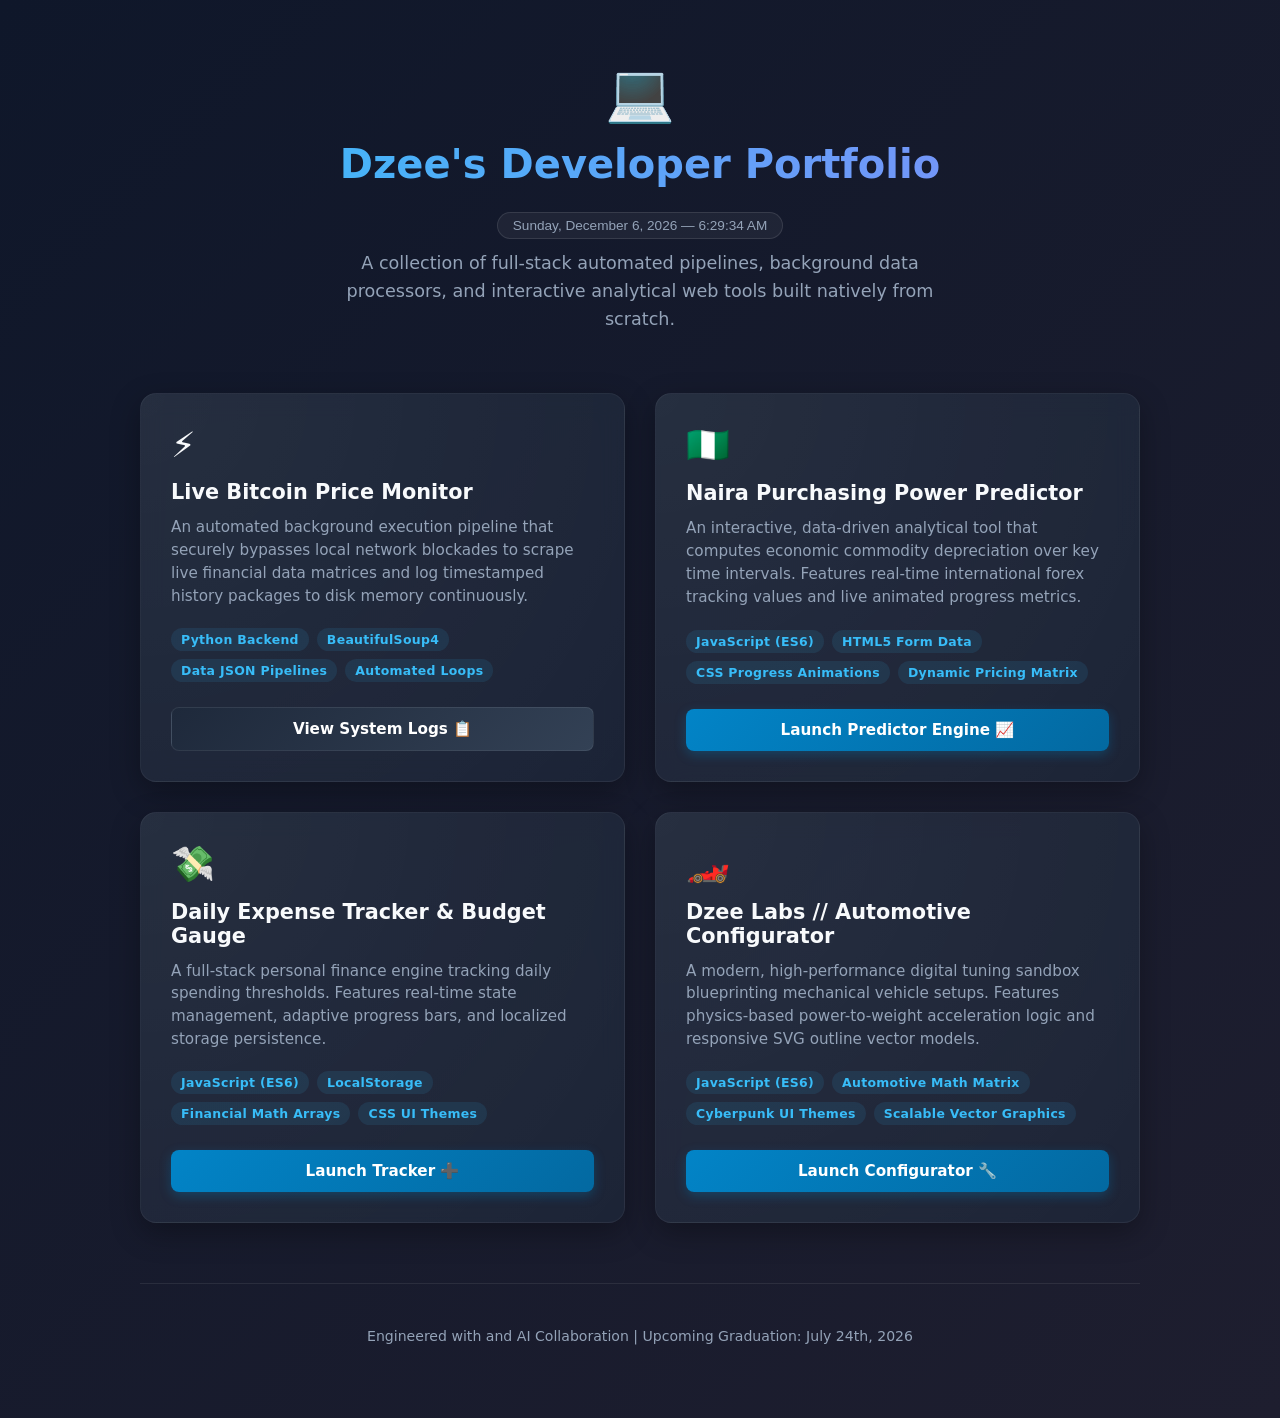
==== commit eb932f83: "Add files via upload" ====
--- a/index.html
+++ b/index.html
@@ -12,8 +12,48 @@
         <header class="profile-header">
             <div class="avatar-logo">💻</div>
             <h1>Dzee's Developer Portfolio</h1>
+            <div id="live-clock" style="display: inline-block; margin: 10px 0; padding: 5px 15px; background: rgba(255, 255, 255, 0.05); border: 1px solid rgba(255, 255, 255, 0.1); border-radius: 50px; font-size: 0.85rem; color: #94a3b8; font-family: 'Inter', sans-serif;"></div>
             <p>A collection of full-stack automated pipelines, background data processors, and interactive analytical web tools built natively from scratch.</p>
+            <script>
+                function runHeaderClock() {
+                    const clockElement = document.getElementById('live-clock');
+                    const update = () => {
+                        const now = new Date();
+                        const dateString = now.toLocaleDateString('en-US', {
+                            weekday: 'long',
+                            year: 'numeric',
+                            month: 'long',
+                            day: 'numeric'
+                        });
+                        const timeString = now.toLocaleTimeString('en-US', {
+                            hour: 'numeric',
+                            minute: '2-digit',
+                            second: '2-digit',
+                            hour12: true
+                        });
+                        clockElement.textContent = `${dateString} — ${timeString}`;
+                    };
+                    setInterval(update, 1000);
+                    update();
+                }
+                runHeaderClock();
+            </script>
         </header>
+
+        <script>
+            function updateLiveClock() {
+                const now = new Date();
+                const dateOptions = { weekday: 'long', year: 'numeric', month: 'long', day: 'numeric' };
+                const timeOptions = { hour: 'numeric', minute: '2-digit', second: '2-digit', hour12: true };
+
+                const dateString = now.toLocaleDateString('en-US', dateOptions);
+                const timeString = now.toLocaleTimeString('en-US', timeOptions);
+
+                document.getElementById('live-clock').textContent = `${dateString} — ${timeString}`;
+            }
+            setInterval(updateLiveClock, 1000);
+            updateLiveClock();
+        </script>
 
         <!-- Dynamic Responsive Projects Showcase Grid Layout -->
         <div class="projects-grid" style="grid-template-columns: repeat(auto-fit, minmax(340px, 1fr));">
--- a/style.css
+++ b/style.css
@@ -69,15 +69,20 @@
 }
 
 .project-card {
-    background: var(--card-bg);
-    border: 1px solid var(--border-glow);
+    background: radial-gradient(circle at top left, rgba(255, 255, 255, 0.05), transparent), var(--card-bg);
+    border: 1px solid rgba(255, 255, 255, 0.05);
     border-radius: 16px;
     padding: 30px;
     display: flex;
     flex-direction: column;
-    box-shadow: 0 10px 30px rgba(0,0,0,0.3);
+    box-shadow: 0 10px 30px rgba(0, 0, 0, 0.3);
     backdrop-filter: blur(12px);
-    transition: transform 0.3s, border-color 0.3s;
+    -webkit-backdrop-filter: blur(12px);
+    transition: transform 0.3s cubic-bezier(0.4, 0, 0.2, 1), border-color 0.3s ease, box-shadow 0.3s ease;
+}
+
+.project-card:hover {
+    box-shadow: 0 10px 40px rgba(0, 0, 0, 0.4), 0 0 20px rgba(56, 189, 248, 0.25);
 }
 
 .project-card:hover {
